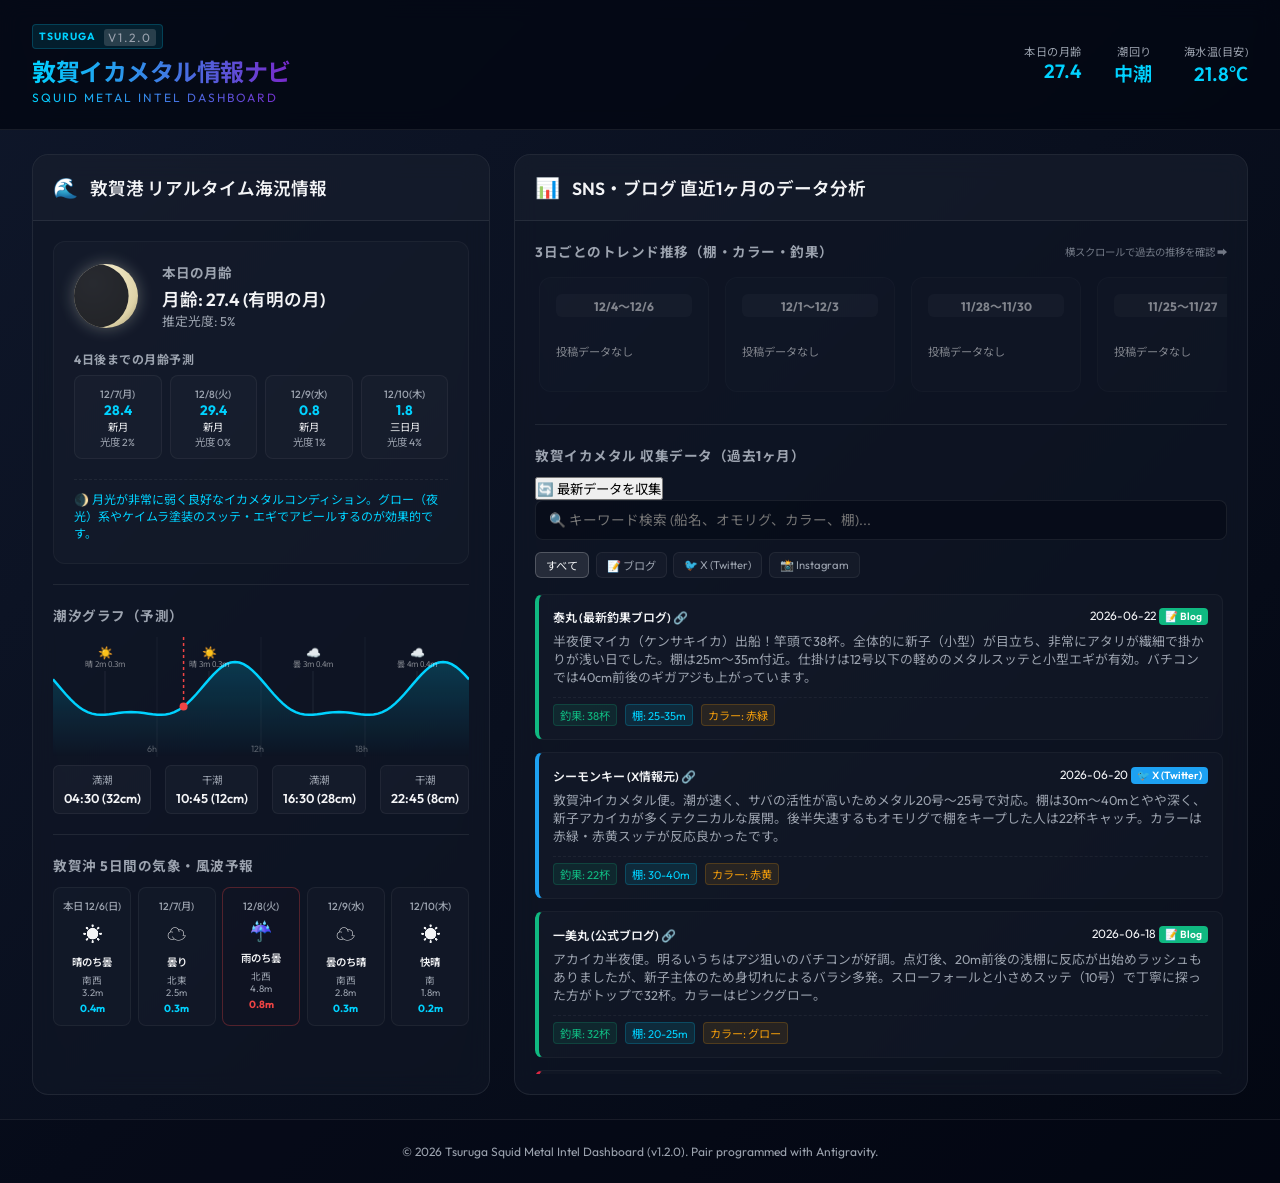
==== index.html @ 0aaea23a "Add files via upload" ====
<!DOCTYPE html>
<html lang="ja">
<head>
  <meta charset="UTF-8">
  <meta name="viewport" content="width=device-width, initial-scale=1.0">
  <title>敦賀イカメタル情報ナビ v1.2.0 | Tsuruga Squid Metal Intel Dashboard</title>
  <link rel="preconnect" href="https://fonts.googleapis.com">
  <link rel="preconnect" href="https://fonts.gstatic.com" crossorigin>
  <link href="https://fonts.googleapis.com/css2?family=Outfit:wght@300;400;600;700&family=Noto+Sans+JP:wght@300;400;500;700&display=swap" rel="stylesheet">
  <link rel="stylesheet" href="style.css">
</head>
<body class="dark-theme">
  <header class="app-header">
    <div class="header-logo-section">
      <div class="header-badge">TSURUGA <span class="version-badge">v1.2.0</span></div>
      <h1>敦賀イカメタル情報ナビ <span>Squid Metal Intel Dashboard</span></h1>
    </div>
    <div class="header-stats">
      <div class="stat-item">
        <span class="label">本日の月齢</span>
        <span id="header-moon-phase" class="value">--.-</span>
      </div>
      <div class="stat-item">
        <span class="label">潮回り</span>
        <span id="header-tide-name" class="value">--</span>
      </div>
      <div class="stat-item">
        <span class="label">海水温(目安)</span>
        <span class="value">21.8℃</span>
      </div>
    </div>
  </header>

  <main class="dashboard-grid">
    <!-- Left Column: Sea & Weather Conditions -->
    <section class="grid-card sea-conditions-card" id="card-conditions">
      <div class="card-header">
        <div class="header-icon">🌊</div>
        <h2>敦賀港 リアルタイム海況情報</h2>
      </div>
      <div class="card-content">
        <!-- Moon Phase Visualizer & Forecast -->
        <div class="moon-visual-wrapper">
          <div class="moon-main-section">
            <div class="moon-disk" id="moon-disk-graphic">
              <div class="moon-shadow" id="moon-shadow-graphic"></div>
            </div>
            <div class="moon-details">
              <h3>本日の月齢</h3>
              <p class="moon-age-text">月齢: <span id="detail-moon-age">0.0</span> (<span id="detail-moon-name">新月</span>)</p>
              <p class="moon-light-text">推定光度: <span id="detail-moon-illumination">0</span>%</p>
            </div>
          </div>
          
          <div class="moon-forecast-section">
            <h4>4日後までの月齢予測</h4>
            <div class="forecast-row" id="moon-forecast-container">
              <!-- Dynamically populated by JS -->
            </div>
          </div>

          <p class="tackle-tip" id="moon-tackle-tip">読込中...</p>
        </div>

        <div class="divider"></div>

        <!-- Tide Graph -->
        <div class="tide-graph-section">
          <h3>潮汐グラフ（予測）</h3>
          <div class="canvas-container">
            <canvas id="tide-canvas"></canvas>
          </div>
          <div class="tide-times" id="tide-times-list">
            <!-- Dynamically populated -->
          </div>
        </div>

        <div class="divider"></div>

        <!-- 5-Day Weather & Sea Condition Forecast -->
        <div class="weather-wind-widget">
          <h3>敦賀沖 5日間の気象・風波予報</h3>
          <div class="weather-forecast-grid" id="weather-forecast-container">
            <!-- Dynamically populated by JS -->
          </div>
        </div>
      </div>
    </section>

    <!-- Center Column: Live Intel & SNS Aggregator -->
    <section class="grid-card intel-logger-card" id="card-logger">
      <div class="card-header">
        <div class="header-icon">📊</div>
        <h2>SNS・ブログ 直近1ヶ月のデータ分析</h2>
      </div>
      <div class="card-content">
        <!-- 3-Day Interval Trend Timeline -->
        <div class="trends-timeline-section">
          <div class="trends-section-header">
            <h3>3日ごとのトレンド推移（棚・カラー・釣果）</h3>
            <span class="timeline-helper-text">横スクロールで過去の推移を確認 ➡️</span>
          </div>
          <div class="trends-timeline" id="trends-timeline-container">
            <!-- Dynamically populated by JS -->
          </div>
        </div>

        <div class="divider"></div>

        <!-- Social Media Gathered Feed -->
        <div class="sns-feed-section">
          <div class="section-title-btn">
            <h3>敦賀イカメタル 収集データ（過去1ヶ月）</h3>
            <button id="btn-sync-feed" class="btn btn-primary btn-sm">🔄 最新データを収集</button>
          </div>

          <!-- Sync Loader -->
          <div id="sync-loader" class="sync-loader-overlay hidden">
            <div class="loader-spinner"></div>
            <p>ブログ・X(Twitter)・Instagramから最新データを収集中...</p>
          </div>

          <!-- Search and Media filter -->
          <div class="feed-controls">
            <input type="text" id="feed-search" placeholder="🔍 キーワード検索 (船名、オモリグ、カラー、棚)...">
            <div class="media-filter-bar">
              <button class="m-filter-btn active" data-media="all">すべて</button>
              <button class="m-filter-btn" data-media="blog">📝 ブログ</button>
              <button class="m-filter-btn" data-media="twitter">🐦 X (Twitter)</button>
              <button class="m-filter-btn" data-media="instagram">📸 Instagram</button>
            </div>
          </div>

          <!-- List of gathered posts -->
          <div class="feed-list-container">
            <div id="no-feeds-msg" class="empty-message hidden">該当する投稿データが見つかりませんでした。</div>
            <ul id="feed-list" class="feed-list">
              <!-- Dynamically populated from script -->
            </ul>
          </div>
        </div>
      </div>
    </section>
  </main>

  <footer class="app-footer">
    <p>&copy; 2026 Tsuruga Squid Metal Intel Dashboard (v1.2.0). Pair programmed with Antigravity.</p>
  </footer>

  <script src="app.js"></script>
</body>
</html>
---- style.css ----
:root {
  --bg-color: #030712;
  --panel-bg: rgba(17, 24, 39, 0.6);
  --border-color: rgba(255, 255, 255, 0.08);
  --text-primary: #f3f4f6;
  --text-secondary: #9ca3af;
  
  --primary: #00d2ff;
  --primary-glow: rgba(0, 210, 255, 0.15);
  --success: #10b981;
  --warning: #f59e0b;
  --danger: #ef4444;
  
  --twitter: #1da1f2;
  --instagram: linear-gradient(45deg, #f09433 0%, #e6683c 25%, #dc2743 50%, #cc2366 75%, #bc1888 100%);
  --blog: #10b981;

  --ocean-gradient: linear-gradient(135deg, #0f172a 0%, #030712 100%);
  --accent-gradient: linear-gradient(90deg, #00d2ff 0%, #7928ca 100%);
  --moon-gradient: radial-gradient(circle at 30% 30%, #fffae0 0%, #dfd3a8 70%, #9e936d 100%);
}

* {
  box-sizing: border-box;
  margin: 0;
  padding: 0;
  font-family: 'Outfit', 'Noto Sans JP', sans-serif;
  scrollbar-width: thin;
  scrollbar-color: rgba(255, 255, 255, 0.2) transparent;
}

/* Scrollbar customization */
::-webkit-scrollbar {
  width: 6px;
  height: 6px;
}
::-webkit-scrollbar-track {
  background: transparent;
}
::-webkit-scrollbar-thumb {
  background: rgba(255, 255, 255, 0.2);
  border-radius: 4px;
}
::-webkit-scrollbar-thumb:hover {
  background: rgba(255, 255, 255, 0.4);
}

body {
  background: var(--bg-color);
  background-image: var(--ocean-gradient);
  color: var(--text-primary);
  min-height: 100vh;
  display: flex;
  flex-direction: column;
}

/* Header */
.app-header {
  display: flex;
  justify-content: space-between;
  align-items: center;
  padding: 1.5rem 2rem;
  background: rgba(3, 7, 18, 0.8);
  backdrop-filter: blur(10px);
  border-bottom: 1px solid var(--border-color);
}

.header-logo-section h1 {
  font-size: 1.5rem;
  font-weight: 700;
  letter-spacing: -0.5px;
  background: var(--accent-gradient);
  -webkit-background-clip: text;
  -webkit-text-fill-color: transparent;
  display: flex;
  flex-direction: column;
}

.header-logo-section span {
  font-size: 0.75rem;
  font-weight: 400;
  letter-spacing: 2px;
  color: var(--text-secondary);
  text-transform: uppercase;
  margin-top: 2px;
}

.header-badge {
  display: flex;
  align-items: center;
  gap: 0.5rem;
  background: rgba(0, 210, 255, 0.1);
  color: var(--primary);
  border: 1px solid rgba(0, 210, 255, 0.2);
  font-size: 0.65rem;
  font-weight: 700;
  padding: 2px 6px;
  border-radius: 4px;
  letter-spacing: 1px;
  margin-bottom: 0.25rem;
  width: fit-content;
}

.version-badge {
  background: rgba(255, 255, 255, 0.15);
  color: white;
  padding: 1px 4px;
  border-radius: 3px;
  font-size: 0.6rem;
  font-weight: 400;
}

.header-stats {
  display: flex;
  gap: 2rem;
}

.stat-item {
  display: flex;
  flex-direction: column;
  align-items: flex-end;
}

.stat-item .label {
  font-size: 0.7rem;
  color: var(--text-secondary);
  text-transform: uppercase;
  letter-spacing: 0.5px;
}

.stat-item .value {
  font-size: 1.2rem;
  font-weight: 600;
  color: var(--primary);
}

/* Dashboard Layout (2 Columns) */
.dashboard-grid {
  display: grid;
  grid-template-columns: 1fr 1.6fr;
  gap: 1.5rem;
  padding: 1.5rem 2rem;
  flex-grow: 1;
}

@media (max-width: 1000px) {
  .dashboard-grid {
    grid-template-columns: 1fr;
  }
}

/* Card Styling */
.grid-card {
  background: var(--panel-bg);
  backdrop-filter: blur(12px);
  -webkit-backdrop-filter: blur(12px);
  border: 1px solid var(--border-color);
  border-radius: 16px;
  display: flex;
  flex-direction: column;
  overflow: hidden;
  position: relative;
  transition: transform 0.2s ease, box-shadow 0.2s ease;
}

.grid-card:hover {
  box-shadow: 0 8px 30px rgba(0, 0, 0, 0.4);
}

.card-header {
  padding: 1.25rem;
  border-bottom: 1px solid var(--border-color);
  display: flex;
  align-items: center;
  gap: 0.75rem;
  background: rgba(255, 255, 255, 0.02);
}

.header-icon {
  font-size: 1.25rem;
}

.card-header h2 {
  font-size: 1.1rem;
  font-weight: 600;
}

.card-content {
  padding: 1.25rem;
  display: flex;
  flex-direction: column;
  gap: 1.25rem;
  flex-grow: 1;
}

.divider {
  height: 1px;
  background: var(--border-color);
  width: 100%;
}

/* Moon Layout & Forecast */
.moon-visual-wrapper {
  display: flex;
  flex-direction: column;
  gap: 1.25rem;
  background: rgba(255, 255, 255, 0.02);
  padding: 1.25rem;
  border-radius: 12px;
  border: 1px solid rgba(255, 255, 255, 0.04);
}

.moon-main-section {
  display: flex;
  align-items: center;
  gap: 1.5rem;
}

.moon-disk {
  position: relative;
  width: 64px;
  height: 64px;
  border-radius: 50%;
  background: var(--moon-gradient);
  overflow: hidden;
  box-shadow: 0 0 16px rgba(255, 250, 224, 0.3);
  flex-shrink: 0;
}

.moon-shadow {
  position: absolute;
  top: 0;
  left: 0;
  width: 100%;
  height: 100%;
  background: rgba(3, 7, 18, 0.85);
  border-radius: 50%;
  transition: transform 0.3s ease;
}

.moon-details h3 {
  font-size: 0.85rem;
  color: var(--text-secondary);
  margin-bottom: 0.25rem;
}

.moon-age-text {
  font-size: 1.1rem;
  font-weight: 600;
}

.moon-light-text {
  font-size: 0.8rem;
  color: var(--text-secondary);
}

.moon-forecast-section {
  display: flex;
  flex-direction: column;
  gap: 0.5rem;
}

.moon-forecast-section h4 {
  font-size: 0.75rem;
  color: var(--text-secondary);
  text-transform: uppercase;
  letter-spacing: 0.5px;
}

.forecast-row {
  display: grid;
  grid-template-columns: repeat(4, 1fr);
  gap: 0.5rem;
}

.forecast-item {
  background: rgba(255, 255, 255, 0.02);
  border: 1px solid rgba(255, 255, 255, 0.05);
  padding: 0.6rem 0.4rem;
  border-radius: 8px;
  text-align: center;
  display: flex;
  flex-direction: column;
  gap: 0.2;
}

.forecast-date {
  font-size: 0.65rem;
  color: var(--text-secondary);
  font-weight: 500;
}

.forecast-age {
  font-size: 0.85rem;
  font-weight: 700;
  color: var(--primary);
}

.forecast-name {
  font-size: 0.65rem;
  color: var(--text-primary);
}

.forecast-ill {
  font-size: 0.65rem;
  color: var(--text-secondary);
}

.tackle-tip {
  font-size: 0.75rem;
  color: var(--primary);
  line-height: 1.4;
  border-top: 1px dashed rgba(255, 255, 255, 0.06);
  padding-top: 0.75rem;
}

/* Tide Graph & Times */
.tide-graph-section h3, .weather-wind-widget h3, .sns-feed-section h3 {
  font-size: 0.85rem;
  color: var(--text-secondary);
  text-transform: uppercase;
  letter-spacing: 0.5px;
  margin-bottom: 0.75rem;
}

.canvas-container {
  width: 100%;
  height: 120px;
  position: relative;
}

.tide-times {
  display: flex;
  justify-content: space-between;
  margin-top: 0.5rem;
}

.tide-time-box {
  background: rgba(255, 255, 255, 0.03);
  padding: 0.4rem 0.6rem;
  border-radius: 6px;
  border: 1px solid rgba(255, 255, 255, 0.05);
  text-align: center;
}

.tide-time-box .time-lbl {
  font-size: 0.65rem;
  color: var(--text-secondary);
  display: block;
}

.tide-time-box .time-val {
  font-size: 0.8rem;
  font-weight: 600;
}

/* 5-Day Weather Forecast Widget */
.weather-forecast-grid {
  display: grid;
  grid-template-columns: repeat(5, 1fr);
  gap: 0.4rem;
  margin-top: 0.5rem;
}

.weather-forecast-card {
  background: rgba(255, 255, 255, 0.02);
  border: 1px solid rgba(255, 255, 255, 0.05);
  padding: 0.6rem 0.4rem;
  border-radius: 8px;
  text-align: center;
  display: flex;
  flex-direction: column;
  gap: 0.3rem;
  transition: transform 0.2s, border-color 0.2s;
}

.weather-forecast-card:hover {
  transform: translateY(-1px);
  border-color: rgba(255, 255, 255, 0.1);
}

.weather-forecast-card.rough-sea {
  border-color: rgba(239, 68, 68, 0.3);
  background: rgba(239, 68, 68, 0.01);
}

.weather-forecast-card .w-date {
  font-size: 0.65rem;
  color: var(--text-secondary);
  font-weight: 500;
}

.weather-forecast-card .w-icon {
  font-size: 1.2rem;
  margin: 0.1rem 0;
}

.weather-forecast-card .w-cond {
  font-size: 0.65rem;
  font-weight: 600;
  color: var(--text-primary);
}

.weather-forecast-card .w-wind {
  font-size: 0.6rem;
  color: var(--text-secondary);
  line-height: 1.25;
}

.weather-forecast-card .w-wave {
  font-size: 0.65rem;
  font-weight: 700;
  color: var(--primary);
}

.weather-forecast-card.rough-sea .w-wave {
  color: var(--danger);
}

/* Timeline Trend Styles (Grouped by 3 days) */
.trends-timeline-section {
  display: flex;
  flex-direction: column;
  gap: 0.75rem;
}

.trends-section-header {
  display: flex;
  justify-content: space-between;
  align-items: center;
}

.trends-section-header h3 {
  font-size: 0.85rem;
  color: var(--text-secondary);
  text-transform: uppercase;
  letter-spacing: 0.5px;
  margin-bottom: 0;
}

.timeline-helper-text {
  font-size: 0.65rem;
  color: var(--text-secondary);
  opacity: 0.7;
}

.trends-timeline {
  display: flex;
  gap: 1rem;
  overflow-x: auto;
  padding: 0.25rem 0.25rem 0.75rem 0.25rem;
}

.timeline-period-card {
  flex: 0 0 170px;
  background: rgba(255, 255, 255, 0.02);
  border: 1px solid rgba(255, 255, 255, 0.04);
  padding: 1rem;
  border-radius: 12px;
  display: flex;
  flex-direction: column;
  gap: 0.65rem;
  transition: transform 0.2s, border-color 0.2s;
  position: relative;
}

.timeline-period-card:hover {
  transform: translateY(-2px);
  border-color: rgba(0, 210, 255, 0.2);
}

.timeline-period-card.has-data {
  border-top: 3px solid var(--primary);
  background: rgba(0, 210, 255, 0.01);
}

.timeline-period-card.no-data {
  opacity: 0.5;
}

.period-label {
  font-size: 0.75rem;
  font-weight: 700;
  color: var(--text-primary);
  background: rgba(255, 255, 255, 0.05);
  padding: 3px 6px;
  border-radius: 6px;
  text-align: center;
}

.period-stat {
  display: flex;
  flex-direction: column;
  gap: 0.15rem;
}

.period-stat-lbl {
  color: var(--text-secondary);
  font-size: 0.65rem;
  text-align: left;
}

.period-stat-val {
  font-size: 0.85rem;
  font-weight: 700;
  color: var(--primary);
  text-align: right;
}

.period-stat-val.ct-val {
  color: var(--success);
}

.color-tag {
  font-size: 0.65rem;
  padding: 2px 6px;
  border-radius: 12px;
  font-weight: 600;
  display: inline-block;
}

.col-redgreen {
  background: linear-gradient(90deg, #dc2626 50%, #16a34a 50%);
  color: white;
}

.col-purple {
  background: #7c3aed;
  color: white;
  box-shadow: 0 0 10px rgba(124, 58, 237, 0.2);
}

.col-glow {
  background: #eab308;
  color: black;
  box-shadow: 0 0 10px rgba(234, 179, 8, 0.2);
}

.col-redyellow {
  background: linear-gradient(90deg, #dc2626 50%, #eab308 50%);
  color: white;
}

.col-blue {
  background: #2563eb;
  color: white;
}

/* Feed Section Styles */
.feed-item {
  background: rgba(255, 255, 255, 0.02);
  border: 1px solid rgba(255, 255, 255, 0.04);
  border-left: 4px solid var(--text-secondary);
  padding: 0.85rem;
  border-radius: 8px;
  display: flex;
  flex-direction: column;
  gap: 0.5rem;
}

.feed-item.media-twitter {
  border-left-color: var(--twitter);
}

.feed-item.media-instagram {
  border-left-color: #dc2743;
}

.feed-item.media-blog {
  border-left-color: var(--blog);
}

.feed-item-header {
  display: flex;
  justify-content: space-between;
  font-size: 0.75rem;
}

.feed-poster {
  font-weight: 600;
}

.feed-poster a {
  color: var(--text-primary);
  text-decoration: none;
  display: inline-flex;
  align-items: center;
  gap: 2px;
}

.feed-poster a:hover {
  color: var(--primary);
}

.feed-media-badge {
  padding: 2px 6px;
  border-radius: 4px;
  font-weight: 600;
  font-size: 0.65rem;
  color: white;
}

.badge-twitter {
  background: var(--twitter);
}

.badge-instagram {
  background: var(--instagram);
}

.badge-blog {
  background: var(--blog);
}

.feed-body {
  font-size: 0.8rem;
  color: var(--text-secondary);
  line-height: 1.4;
}

.feed-extracted-data {
  display: flex;
  gap: 0.5rem;
  flex-wrap: wrap;
  border-top: 1px dashed rgba(255, 255, 255, 0.05);
  padding-top: 6px;
  margin-top: 2px;
}

.extracted-badge {
  font-size: 0.7rem;
  padding: 2px 6px;
  border-radius: 4px;
}

.ext-catch {
  background: rgba(16, 185, 129, 0.1);
  color: var(--success);
  border: 1px solid rgba(16, 185, 129, 0.2);
}

.ext-depth {
  background: rgba(0, 210, 255, 0.1);
  color: var(--primary);
  border: 1px solid rgba(0, 210, 255, 0.2);
}

.ext-color {
  background: rgba(245, 158, 11, 0.1);
  color: var(--warning);
  border: 1px solid rgba(245, 158, 11, 0.2);
}

/* Sync Loading Overlay */
.sync-loader-overlay {
  position: absolute;
  top: 0;
  left: 0;
  width: 100%;
  height: 100%;
  background: rgba(3, 7, 18, 0.9);
  display: flex;
  flex-direction: column;
  justify-content: center;
  align-items: center;
  gap: 1rem;
  z-index: 10;
  backdrop-filter: blur(8px);
}

.loader-spinner {
  width: 40px;
  height: 40px;
  border: 4px solid rgba(0, 210, 255, 0.1);
  border-top-color: var(--primary);
  border-radius: 50%;
  animation: spin 1s linear infinite;
}

@keyframes spin {
  to { transform: rotate(360deg); }
}

.hidden {
  display: none !important;
}

.feed-controls {
  display: flex;
  flex-direction: column;
  gap: 0.75rem;
  margin-bottom: 1rem;
}

#feed-search {
  width: 100%;
  background: rgba(3, 7, 18, 0.5);
  border: 1px solid var(--border-color);
  padding: 0.6rem 0.8rem;
  border-radius: 8px;
  color: var(--text-primary);
  font-size: 0.85rem;
}

#feed-search:focus {
  outline: none;
  border-color: var(--primary);
}

.media-filter-bar {
  display: flex;
  gap: 0.4rem;
  flex-wrap: wrap;
}

.m-filter-btn {
  background: rgba(255, 255, 255, 0.03);
  border: 1px solid rgba(255, 255, 255, 0.06);
  padding: 4px 10px;
  border-radius: 6px;
  color: var(--text-secondary);
  font-size: 0.7rem;
  cursor: pointer;
  transition: all 0.2s;
}

.m-filter-btn:hover, .m-filter-btn.active {
  background: rgba(255, 255, 255, 0.1);
  color: var(--text-primary);
  border-color: rgba(255, 255, 255, 0.2);
}

.feed-list-container {
  max-height: 480px;
  overflow-y: auto;
  padding-right: 4px;
}

.feed-list {
  list-style: none;
  display: flex;
  flex-direction: column;
  gap: 0.75rem;
}

/* Footer */
.app-footer {
  text-align: center;
  padding: 1.5rem;
  font-size: 0.75rem;
  color: var(--text-secondary);
  border-top: 1px solid var(--border-color);
  background: rgba(3, 7, 18, 0.4);
}

/* Mobile Optimizations */
@media (max-width: 768px) {
  .app-header {
    flex-direction: column;
    align-items: flex-start;
    gap: 1rem;
    padding: 1.25rem 1rem;
  }
  
  .header-stats {
    width: 100%;
    display: flex;
    justify-content: space-between;
    gap: 0.5rem;
    border-top: 1px solid var(--border-color);
    padding-top: 0.75rem;
  }

  .stat-item {
    align-items: flex-start;
  }

  .dashboard-grid {
    padding: 1rem 0.75rem;
    gap: 1rem;
  }

  .moon-main-section {
    gap: 1rem;
  }

  .moon-disk {
    width: 52px;
    height: 52px;
  }

  .moon-age-text {
    font-size: 1rem;
  }
}

@media (max-width: 480px) {
  .forecast-row {
    grid-template-columns: repeat(2, 1fr);
    gap: 0.4rem;
  }

  .tide-times {
    display: grid;
    grid-template-columns: repeat(2, 1fr);
    gap: 0.4rem;
  }

  .tide-time-box {
    padding: 0.35rem;
  }

  .weather-forecast-grid {
    grid-template-columns: 1fr;
    gap: 0.4rem;
  }

  .weather-forecast-card {
    flex-direction: row;
    justify-content: space-between;
    align-items: center;
    padding: 0.6rem 0.8rem;
    text-align: left;
  }

  .weather-forecast-card .w-icon {
    font-size: 1rem;
    margin: 0;
  }

  .weather-forecast-card .w-wind {
    text-align: right;
  }

  .trends-timeline {
    gap: 0.75rem;
  }

  .timeline-period-card {
    flex: 0 0 145px;
    padding: 0.75rem;
  }

  .period-label {
    font-size: 0.7rem;
  }

  .media-filter-bar {
    display: grid;
    grid-template-columns: repeat(2, 1fr);
    gap: 0.35rem;
    width: 100%;
  }

  .m-filter-btn {
    text-align: center;
    padding: 6px;
  }
}
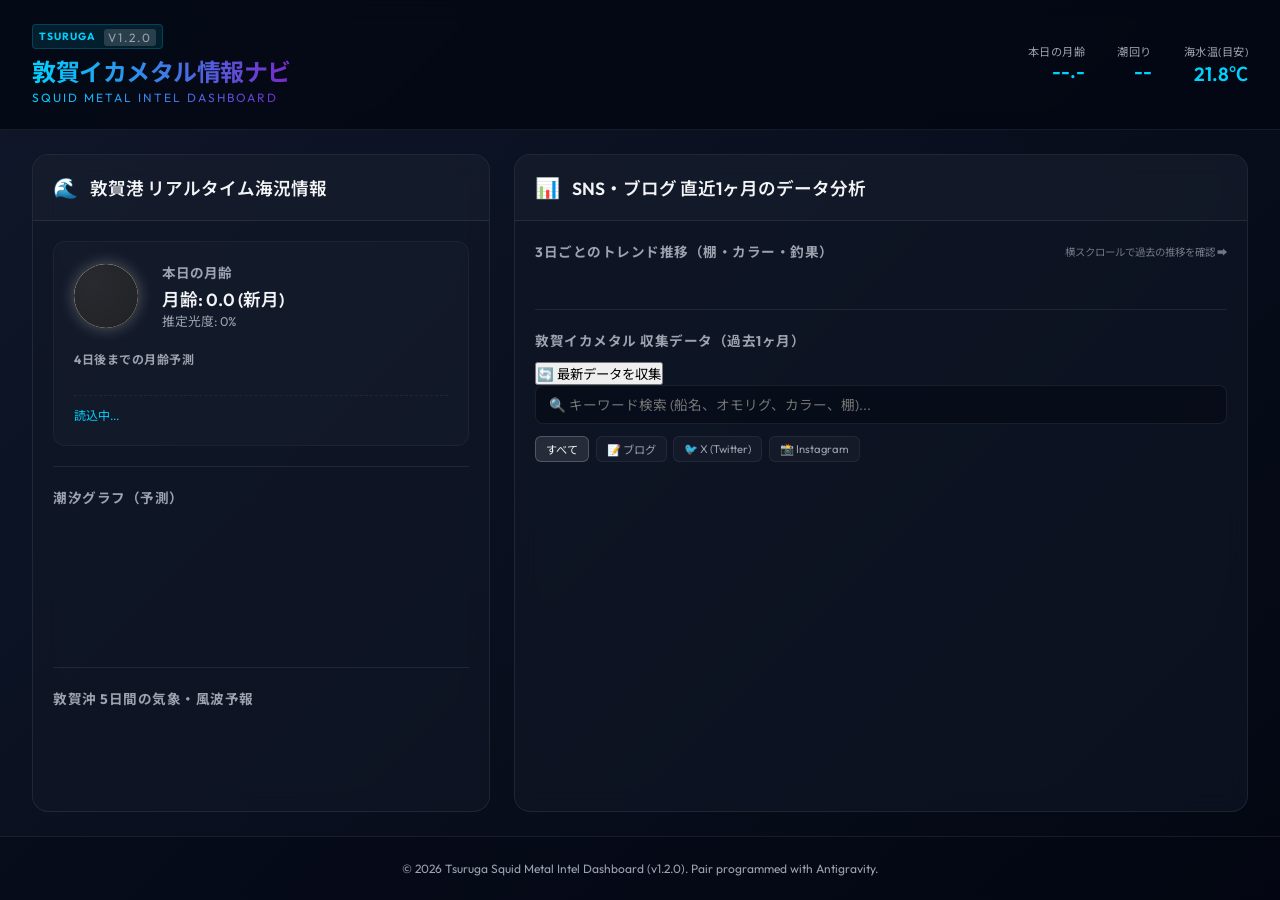
==== commit 044a0a6f: "Add files via upload" ====
--- a/index.html
+++ b/index.html
@@ -147,6 +147,6 @@
     <p>&copy; 2026 Tsuruga Squid Metal Intel Dashboard (v1.2.0). Pair programmed with Antigravity.</p>
   </footer>
 
-  <script src="app.js"></script>
+  <script src="app.js?v=1.2.0"></script>
 </body>
 </html>
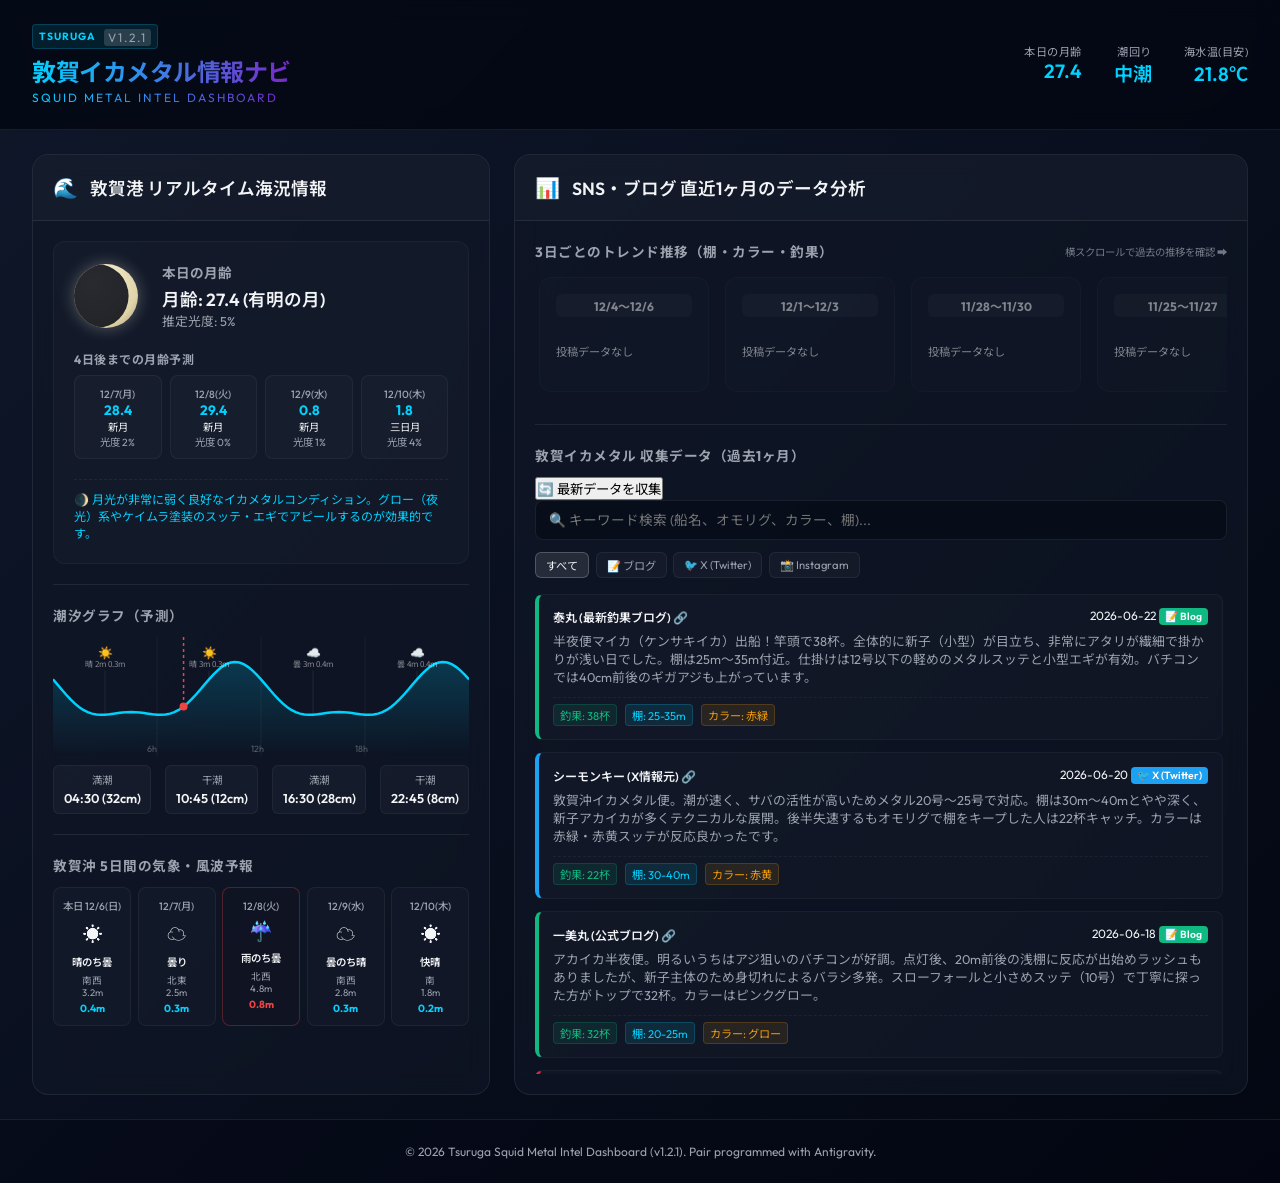
==== commit 177f7d3c: "Add files via upload" ====
--- a/index.html
+++ b/index.html
@@ -3,7 +3,7 @@
 <head>
   <meta charset="UTF-8">
   <meta name="viewport" content="width=device-width, initial-scale=1.0">
-  <title>敦賀イカメタル情報ナビ v1.2.0 | Tsuruga Squid Metal Intel Dashboard</title>
+  <title>敦賀イカメタル情報ナビ v1.2.1 | Tsuruga Squid Metal Intel Dashboard</title>
   <link rel="preconnect" href="https://fonts.googleapis.com">
   <link rel="preconnect" href="https://fonts.gstatic.com" crossorigin>
   <link href="https://fonts.googleapis.com/css2?family=Outfit:wght@300;400;600;700&family=Noto+Sans+JP:wght@300;400;500;700&display=swap" rel="stylesheet">
@@ -12,7 +12,7 @@
 <body class="dark-theme">
   <header class="app-header">
     <div class="header-logo-section">
-      <div class="header-badge">TSURUGA <span class="version-badge">v1.2.0</span></div>
+      <div class="header-badge">TSURUGA <span class="version-badge">v1.2.1</span></div>
       <h1>敦賀イカメタル情報ナビ <span>Squid Metal Intel Dashboard</span></h1>
     </div>
     <div class="header-stats">
@@ -144,9 +144,9 @@
   </main>
 
   <footer class="app-footer">
-    <p>&copy; 2026 Tsuruga Squid Metal Intel Dashboard (v1.2.0). Pair programmed with Antigravity.</p>
+    <p>&copy; 2026 Tsuruga Squid Metal Intel Dashboard (v1.2.1). Pair programmed with Antigravity.</p>
   </footer>
 
-  <script src="app.js?v=1.2.0"></script>
+  <script src="app.js?v=1.2.1"></script>
 </body>
 </html>
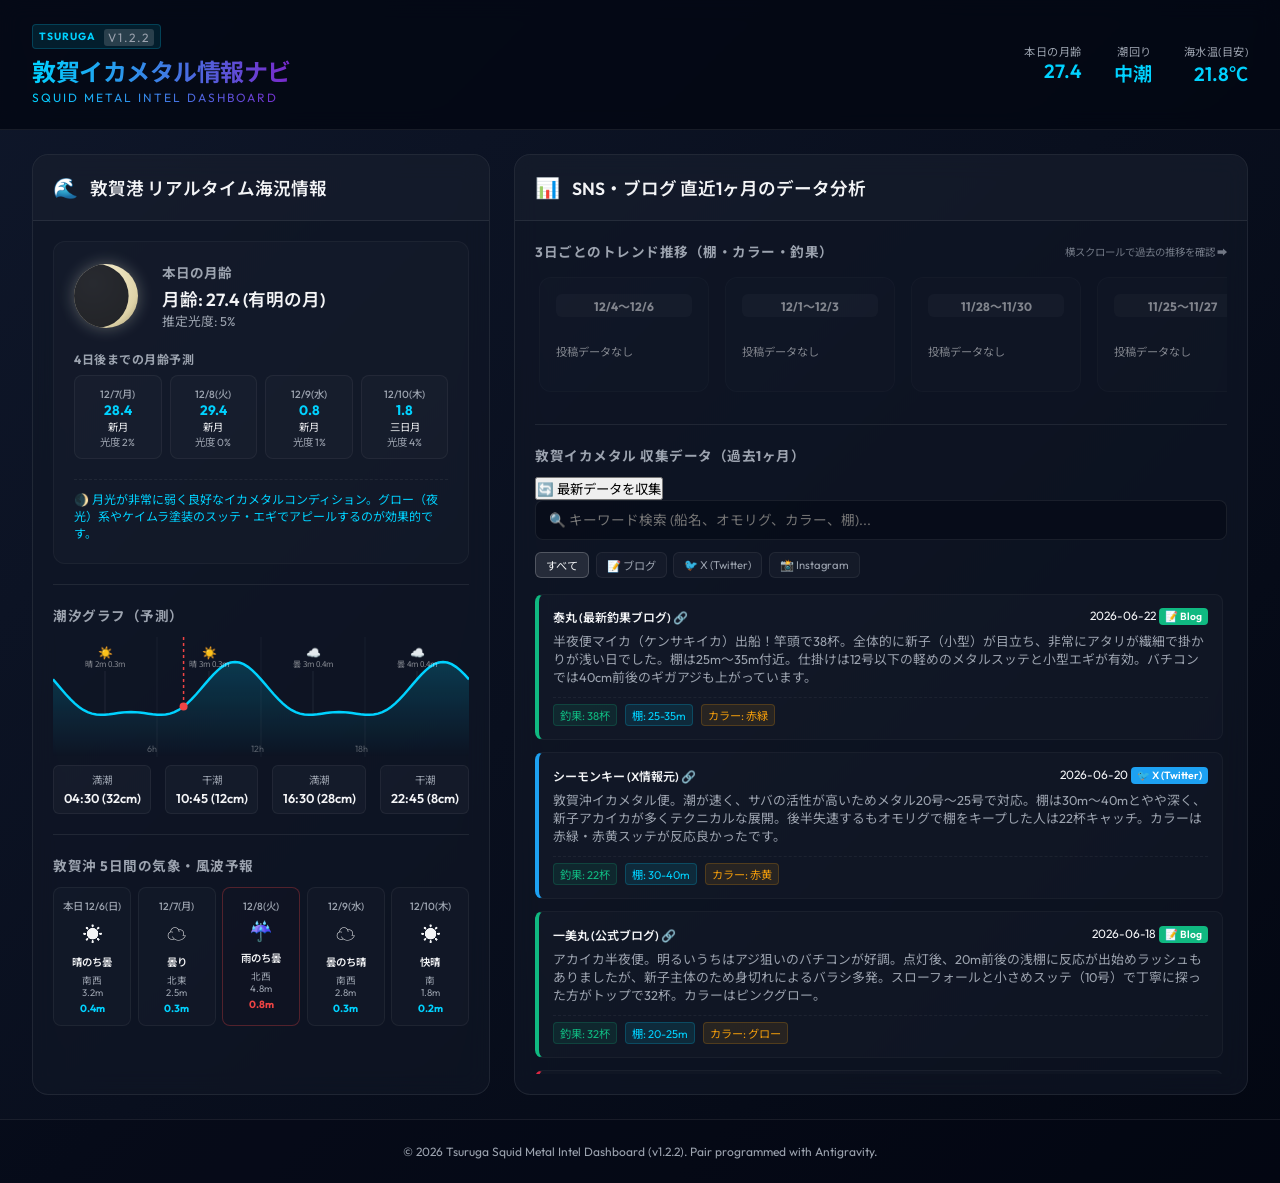
==== commit 5198520d: "Add files via upload" ====
--- a/index.html
+++ b/index.html
@@ -3,7 +3,7 @@
 <head>
   <meta charset="UTF-8">
   <meta name="viewport" content="width=device-width, initial-scale=1.0">
-  <title>敦賀イカメタル情報ナビ v1.2.1 | Tsuruga Squid Metal Intel Dashboard</title>
+  <title>敦賀イカメタル情報ナビ v1.2.2 | Tsuruga Squid Metal Intel Dashboard</title>
   <link rel="preconnect" href="https://fonts.googleapis.com">
   <link rel="preconnect" href="https://fonts.gstatic.com" crossorigin>
   <link href="https://fonts.googleapis.com/css2?family=Outfit:wght@300;400;600;700&family=Noto+Sans+JP:wght@300;400;500;700&display=swap" rel="stylesheet">
@@ -12,7 +12,7 @@
 <body class="dark-theme">
   <header class="app-header">
     <div class="header-logo-section">
-      <div class="header-badge">TSURUGA <span class="version-badge">v1.2.1</span></div>
+      <div class="header-badge">TSURUGA <span class="version-badge">v1.2.2</span></div>
       <h1>敦賀イカメタル情報ナビ <span>Squid Metal Intel Dashboard</span></h1>
     </div>
     <div class="header-stats">
@@ -144,9 +144,9 @@
   </main>
 
   <footer class="app-footer">
-    <p>&copy; 2026 Tsuruga Squid Metal Intel Dashboard (v1.2.1). Pair programmed with Antigravity.</p>
+    <p>&copy; 2026 Tsuruga Squid Metal Intel Dashboard (v1.2.2). Pair programmed with Antigravity.</p>
   </footer>
 
-  <script src="app.js?v=1.2.1"></script>
+  <script src="app.js?v=1.2.2"></script>
 </body>
 </html>
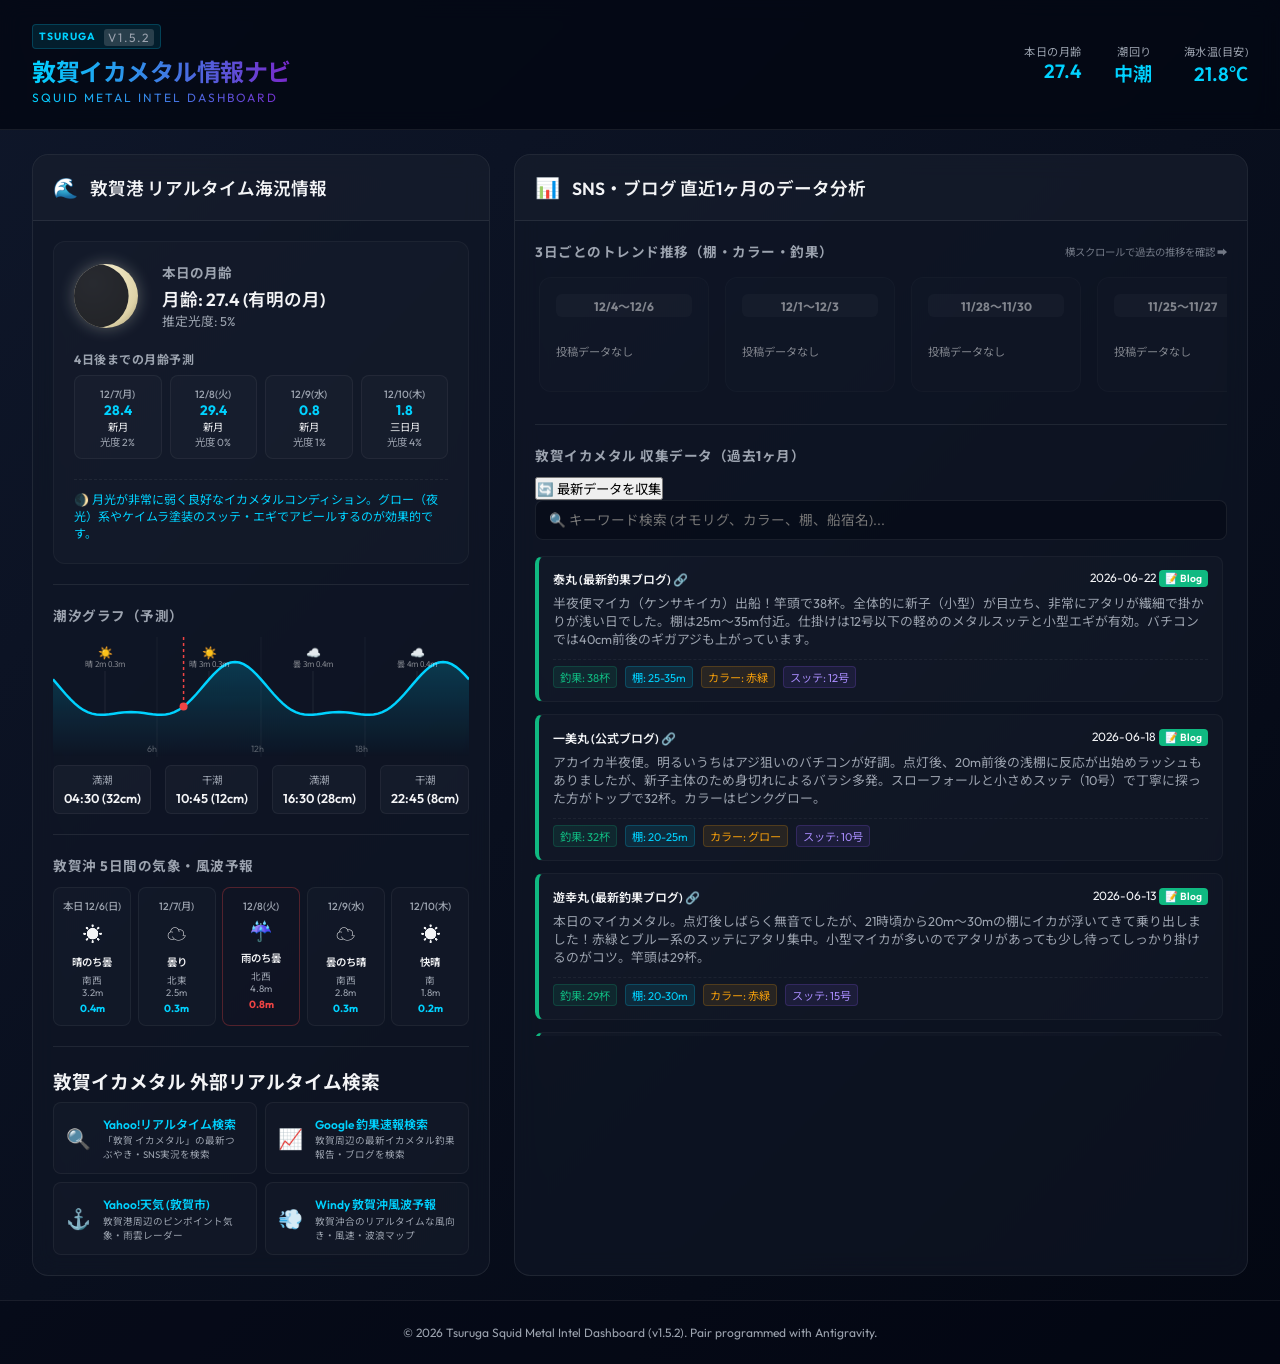
==== commit 12edf9e4: "Add files via upload" ====
--- a/index.html
+++ b/index.html
@@ -3,7 +3,7 @@
 <head>
   <meta charset="UTF-8">
   <meta name="viewport" content="width=device-width, initial-scale=1.0">
-  <title>敦賀イカメタル情報ナビ v1.2.2 | Tsuruga Squid Metal Intel Dashboard</title>
+  <title>敦賀イカメタル情報ナビ v1.5.2 | Tsuruga Squid Metal Intel Dashboard</title>
   <link rel="preconnect" href="https://fonts.googleapis.com">
   <link rel="preconnect" href="https://fonts.gstatic.com" crossorigin>
   <link href="https://fonts.googleapis.com/css2?family=Outfit:wght@300;400;600;700&family=Noto+Sans+JP:wght@300;400;500;700&display=swap" rel="stylesheet">
@@ -12,7 +12,7 @@
 <body class="dark-theme">
   <header class="app-header">
     <div class="header-logo-section">
-      <div class="header-badge">TSURUGA <span class="version-badge">v1.2.2</span></div>
+      <div class="header-badge">TSURUGA <span class="version-badge">v1.5.2</span></div>
       <h1>敦賀イカメタル情報ナビ <span>Squid Metal Intel Dashboard</span></h1>
     </div>
     <div class="header-stats">
@@ -84,6 +84,43 @@
             <!-- Dynamically populated by JS -->
           </div>
         </div>
+
+        <div class="divider"></div>
+
+        <!-- Real-time External Search Navigation -->
+        <div class="search-nav-widget">
+          <h3>敦賀イカメタル 外部リアルタイム検索</h3>
+          <div class="search-nav-links">
+            <a href="https://search.yahoo.co.jp/realtime/search?p=%E6%95%A6%E8%B3%80+%E3%82%A4%E3%82%AB%E3%83%A1%E3%82%BF%E3%83%AB" target="_blank" rel="noopener noreferrer" class="search-nav-item">
+              <span class="search-nav-icon">🔍</span>
+              <div class="search-nav-text">
+                <span class="search-nav-title">Yahoo!リアルタイム検索</span>
+                <span class="search-nav-desc">「敦賀 イカメタル」の最新つぶやき・SNS実況を検索</span>
+              </div>
+            </a>
+            <a href="https://www.google.com/search?q=%E6%95%A6%E8%B3%80+%E3%82%A4%E3%82%AB%E3%83%A1%E3%82%BF%E3%83%AB+%E9%87%A3%E6%9E%9C" target="_blank" rel="noopener noreferrer" class="search-nav-item">
+              <span class="search-nav-icon">📈</span>
+              <div class="search-nav-text">
+                <span class="search-nav-title">Google 釣果速報検索</span>
+                <span class="search-nav-desc">敦賀周辺の最新イカメタル釣果報告・ブログを検索</span>
+              </div>
+            </a>
+            <a href="https://weather.yahoo.co.jp/weather/jp/18/5510/18202.html" target="_blank" rel="noopener noreferrer" class="search-nav-item">
+              <span class="search-nav-icon">⚓</span>
+              <div class="search-nav-text">
+                <span class="search-nav-title">Yahoo!天気 (敦賀市)</span>
+                <span class="search-nav-desc">敦賀港周辺のピンポイント気象・雨雲レーダー</span>
+              </div>
+            </a>
+            <a href="https://www.windy.com/35.750/136.050?35.422,136.050,9" target="_blank" rel="noopener noreferrer" class="search-nav-item">
+              <span class="search-nav-icon">💨</span>
+              <div class="search-nav-text">
+                <span class="search-nav-title">Windy 敦賀沖風波予報</span>
+                <span class="search-nav-desc">敦賀沖合のリアルタイムな風向き・風速・波浪マップ</span>
+              </div>
+            </a>
+          </div>
+        </div>
       </div>
     </section>
 
@@ -122,13 +159,7 @@
 
           <!-- Search and Media filter -->
           <div class="feed-controls">
-            <input type="text" id="feed-search" placeholder="🔍 キーワード検索 (船名、オモリグ、カラー、棚)...">
-            <div class="media-filter-bar">
-              <button class="m-filter-btn active" data-media="all">すべて</button>
-              <button class="m-filter-btn" data-media="blog">📝 ブログ</button>
-              <button class="m-filter-btn" data-media="twitter">🐦 X (Twitter)</button>
-              <button class="m-filter-btn" data-media="instagram">📸 Instagram</button>
-            </div>
+            <input type="text" id="feed-search" placeholder="🔍 キーワード検索 (オモリグ、カラー、棚、船宿名)...">
           </div>
 
           <!-- List of gathered posts -->
@@ -144,9 +175,9 @@
   </main>
 
   <footer class="app-footer">
-    <p>&copy; 2026 Tsuruga Squid Metal Intel Dashboard (v1.2.2). Pair programmed with Antigravity.</p>
+    <p>&copy; 2026 Tsuruga Squid Metal Intel Dashboard (v1.5.2). Pair programmed with Antigravity.</p>
   </footer>
 
-  <script src="app.js?v=1.2.2"></script>
+  <script src="app.js?v=1.5.2"></script>
 </body>
 </html>
--- a/style.css
+++ b/style.css
@@ -651,6 +651,12 @@
   border: 1px solid rgba(245, 158, 11, 0.2);
 }
 
+.ext-sutte {
+  background: rgba(139, 92, 246, 0.1);
+  color: #a78bfa;
+  border: 1px solid rgba(139, 92, 246, 0.2);
+}
+
 /* Sync Loading Overlay */
 .sync-loader-overlay {
   position: absolute;
@@ -753,6 +759,65 @@
   background: rgba(3, 7, 18, 0.4);
 }
 
+/* Search Navigation Widget */
+.search-nav-widget {
+  display: flex;
+  flex-direction: column;
+  gap: 0.5rem;
+}
+
+.search-nav-links {
+  display: grid;
+  grid-template-columns: 1fr 1fr;
+  gap: 0.5rem;
+}
+
+.search-nav-item {
+  display: flex;
+  align-items: center;
+  gap: 0.75rem;
+  background: rgba(255, 255, 255, 0.02);
+  border: 1px solid rgba(255, 255, 255, 0.05);
+  padding: 0.75rem;
+  border-radius: 8px;
+  text-decoration: none;
+  color: var(--text-primary);
+  transition: all 0.2s;
+}
+
+.search-nav-item:hover {
+  background: rgba(0, 210, 255, 0.05);
+  border-color: rgba(0, 210, 255, 0.2);
+  transform: translateY(-1px);
+}
+
+.search-nav-icon {
+  font-size: 1.25rem;
+}
+
+.search-nav-text {
+  display: flex;
+  flex-direction: column;
+  gap: 0.1rem;
+}
+
+.search-nav-title {
+  font-size: 0.75rem;
+  font-weight: 600;
+  color: var(--primary);
+}
+
+.search-nav-desc {
+  font-size: 0.6rem;
+  color: var(--text-secondary);
+}
+
+@media (max-width: 480px) {
+  .search-nav-links {
+    grid-template-columns: 1fr;
+  }
+}
+
 /* Mobile Optimizations */
 @media (max-width: 768px) {
   .app-header {
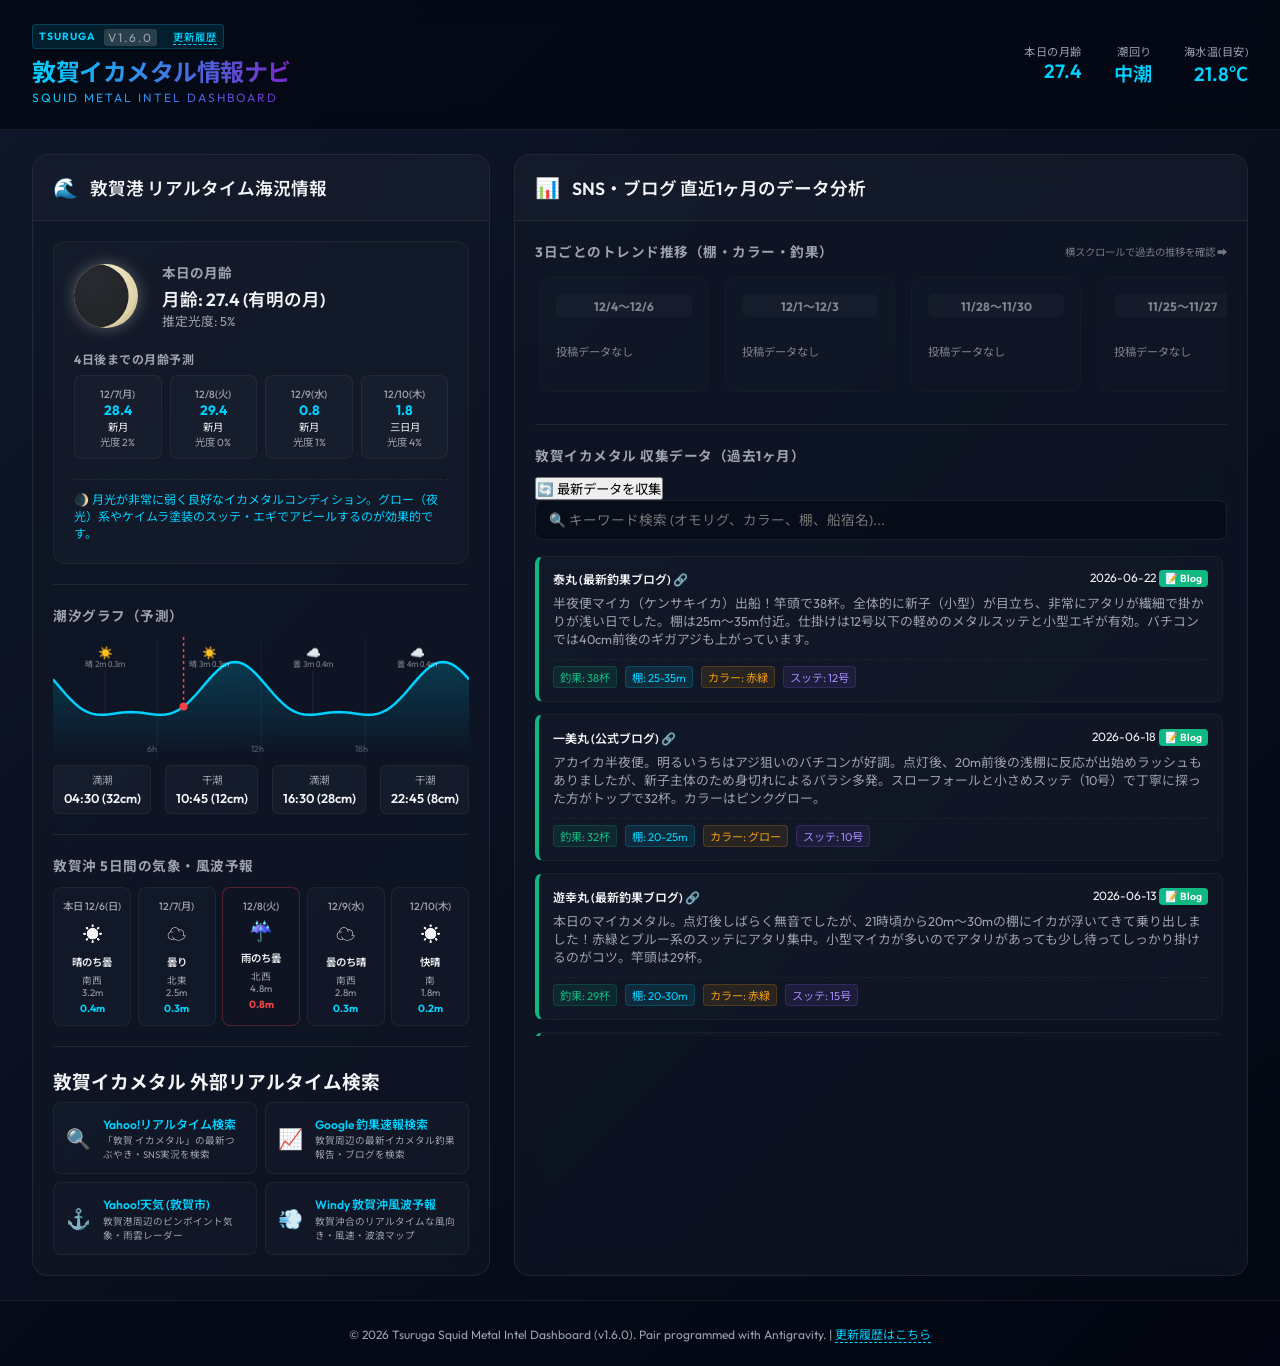
==== commit 4ac55a9b: "Add files via upload" ====
--- a/index.html
+++ b/index.html
@@ -3,7 +3,7 @@
 <head>
   <meta charset="UTF-8">
   <meta name="viewport" content="width=device-width, initial-scale=1.0">
-  <title>敦賀イカメタル情報ナビ v1.5.2 | Tsuruga Squid Metal Intel Dashboard</title>
+  <title>敦賀イカメタル情報ナビ v1.6.0 | Tsuruga Squid Metal Intel Dashboard</title>
   <link rel="preconnect" href="https://fonts.googleapis.com">
   <link rel="preconnect" href="https://fonts.gstatic.com" crossorigin>
   <link href="https://fonts.googleapis.com/css2?family=Outfit:wght@300;400;600;700&family=Noto+Sans+JP:wght@300;400;500;700&display=swap" rel="stylesheet">
@@ -12,7 +12,10 @@
 <body class="dark-theme">
   <header class="app-header">
     <div class="header-logo-section">
-      <div class="header-badge">TSURUGA <span class="version-badge">v1.5.2</span></div>
+      <div class="header-badge">
+        TSURUGA <span class="version-badge">v1.6.0</span>
+        <a href="changelog.html" style="color: var(--primary); text-decoration: none; margin-left: 8px; font-weight: 500; border-bottom: 1px dashed var(--primary);">更新履歴</a>
+      </div>
       <h1>敦賀イカメタル情報ナビ <span>Squid Metal Intel Dashboard</span></h1>
     </div>
     <div class="header-stats">
@@ -26,7 +29,7 @@
       </div>
       <div class="stat-item">
         <span class="label">海水温(目安)</span>
-        <span class="value">21.8℃</span>
+        <span class="value" id="header-sea-temp">21.8℃</span>
       </div>
     </div>
   </header>
@@ -175,9 +178,9 @@
   </main>
 
   <footer class="app-footer">
-    <p>&copy; 2026 Tsuruga Squid Metal Intel Dashboard (v1.5.2). Pair programmed with Antigravity.</p>
+    <p>&copy; 2026 Tsuruga Squid Metal Intel Dashboard (v1.6.0). Pair programmed with Antigravity. | <a href="changelog.html" style="color: var(--primary); text-decoration: none; border-bottom: 1px dashed var(--primary);">更新履歴はこちら</a></p>
   </footer>
 
-  <script src="app.js?v=1.5.2"></script>
+  <script src="app.js?v=1.6.0"></script>
 </body>
 </html>
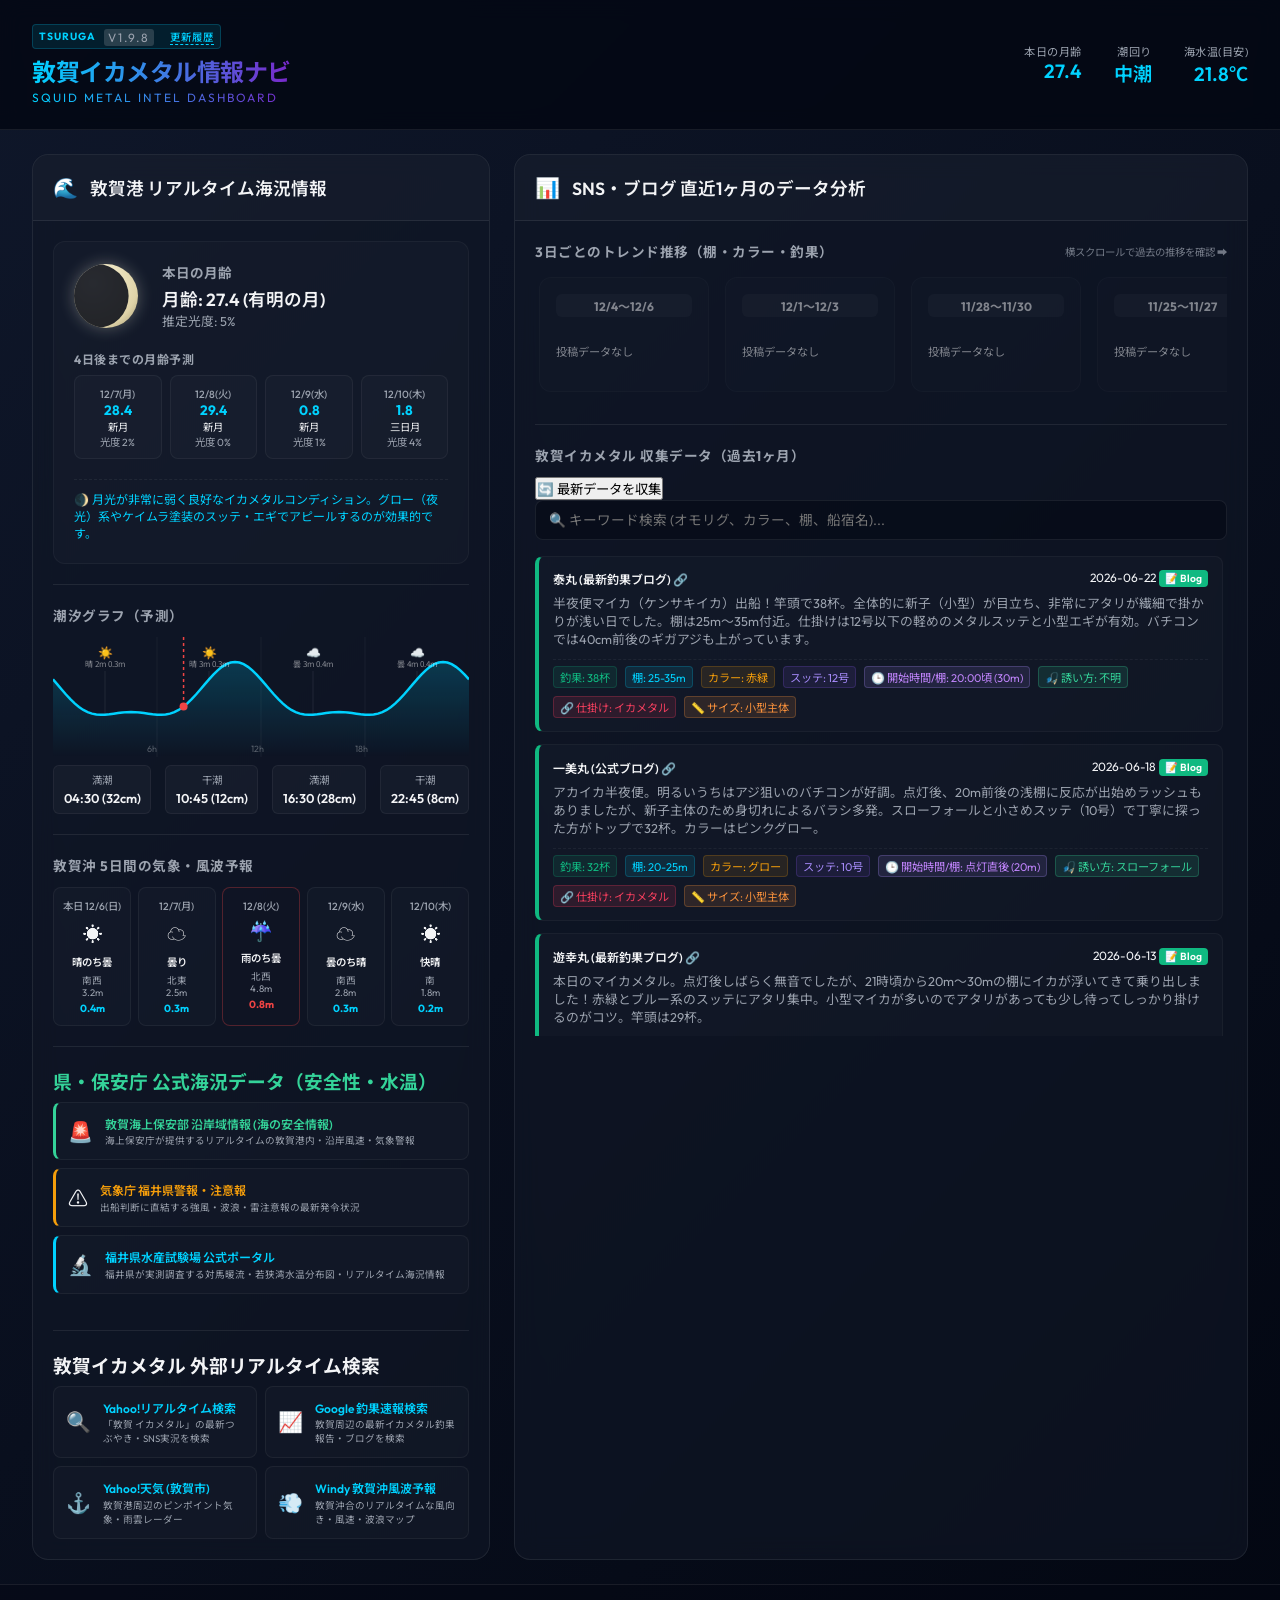
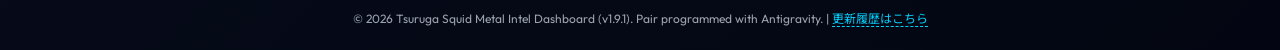
==== commit e3524e4e: "Add files via upload" ====
--- a/index.html
+++ b/index.html
@@ -3,7 +3,7 @@
 <head>
   <meta charset="UTF-8">
   <meta name="viewport" content="width=device-width, initial-scale=1.0">
-  <title>敦賀イカメタル情報ナビ v1.6.0 | Tsuruga Squid Metal Intel Dashboard</title>
+  <title>敦賀イカメタル情報ナビ v1.9.8 | Tsuruga Squid Metal Intel Dashboard</title>
   <link rel="preconnect" href="https://fonts.googleapis.com">
   <link rel="preconnect" href="https://fonts.gstatic.com" crossorigin>
   <link href="https://fonts.googleapis.com/css2?family=Outfit:wght@300;400;600;700&family=Noto+Sans+JP:wght@300;400;500;700&display=swap" rel="stylesheet">
@@ -13,7 +13,7 @@
   <header class="app-header">
     <div class="header-logo-section">
       <div class="header-badge">
-        TSURUGA <span class="version-badge">v1.6.0</span>
+        TSURUGA <span class="version-badge">v1.9.8</span>
         <a href="changelog.html" style="color: var(--primary); text-decoration: none; margin-left: 8px; font-weight: 500; border-bottom: 1px dashed var(--primary);">更新履歴</a>
       </div>
       <h1>敦賀イカメタル情報ナビ <span>Squid Metal Intel Dashboard</span></h1>
@@ -90,6 +90,36 @@
 
         <div class="divider"></div>
 
+        <!-- Official High-Reliability Marine Data & Safety -->
+        <div class="search-nav-widget" style="margin-bottom: 1rem;">
+          <h3 style="color: #34d399;">県・保安庁 公式海況データ（安全性・水温）</h3>
+          <div class="search-nav-links" style="grid-template-columns: 1fr;">
+            <a href="https://www6.kaiho.mlit.go.jp/08kanku/tsuruga/" target="_blank" rel="noopener noreferrer" class="search-nav-item" style="border-left: 3px solid #34d399;">
+              <span class="search-nav-icon">🚨</span>
+              <div class="search-nav-text">
+                <span class="search-nav-title" style="color: #34d399;">敦賀海上保安部 沿岸域情報 (海の安全情報)</span>
+                <span class="search-nav-desc">海上保安庁が提供するリアルタイムの敦賀港内・沿岸風速・気象警報</span>
+              </div>
+            </a>
+            <a href="https://www.jma.go.jp/bosai/warning/#area_type=offices&area_code=180000" target="_blank" rel="noopener noreferrer" class="search-nav-item" style="border-left: 3px solid #f59e0b;">
+              <span class="search-nav-icon">⚠️</span>
+              <div class="search-nav-text">
+                <span class="search-nav-title" style="color: #f59e0b;">気象庁 福井県警報・注意報</span>
+                <span class="search-nav-desc">出船判断に直結する強風・波浪・雷注意報の最新発令状況</span>
+              </div>
+            </a>
+            <a href="https://www.fklab.fukui.fukui.jp/ss/" target="_blank" rel="noopener noreferrer" class="search-nav-item" style="border-left: 3px solid #00d2ff;">
+              <span class="search-nav-icon">🔬</span>
+              <div class="search-nav-text">
+                <span class="search-nav-title" style="color: #00d2ff;">福井県水産試験場 公式ポータル</span>
+                <span class="search-nav-desc">福井県が実測調査する対馬暖流・若狭湾水温分布図・リアルタイム海況情報</span>
+              </div>
+            </a>
+          </div>
+        </div>
+
+        <div class="divider"></div>
+
         <!-- Real-time External Search Navigation -->
         <div class="search-nav-widget">
           <h3>敦賀イカメタル 外部リアルタイム検索</h3>
@@ -178,9 +208,9 @@
   </main>
 
   <footer class="app-footer">
-    <p>&copy; 2026 Tsuruga Squid Metal Intel Dashboard (v1.6.0). Pair programmed with Antigravity. | <a href="changelog.html" style="color: var(--primary); text-decoration: none; border-bottom: 1px dashed var(--primary);">更新履歴はこちら</a></p>
+    <p>&copy; 2026 Tsuruga Squid Metal Intel Dashboard (v1.9.1). Pair programmed with Antigravity. | <a href="changelog.html" style="color: var(--primary); text-decoration: none; border-bottom: 1px dashed var(--primary);">更新履歴はこちら</a></p>
   </footer>
 
-  <script src="app.js?v=1.6.0"></script>
+  <script src="app.js?v=1.9.1"></script>
 </body>
 </html>
--- a/style.css
+++ b/style.css
@@ -546,6 +546,40 @@
   color: white;
 }
 
+.col-pink {
+  background: #ec4899;
+  color: white;
+  box-shadow: 0 0 10px rgba(236, 72, 153, 0.2);
+}
+
+.col-white {
+  background: #ffffff;
+  color: #111827;
+  border: 1px solid #d1d5db;
+}
+
+.col-red {
+  background: #dc2626;
+  color: white;
+}
+
+.col-green {
+  background: #16a34a;
+  color: white;
+}
+
+.col-black {
+  background: #111827;
+  color: #ffffff;
+  border: 1px solid rgba(255, 255, 255, 0.2);
+}
+
+.col-keimura {
+  background: linear-gradient(135deg, #a5f3fc 0%, #c084fc 100%);
+  color: #1e1b4b;
+  box-shadow: 0 0 10px rgba(165, 243, 252, 0.3);
+}
+
 /* Feed Section Styles */
 .feed-item {
   background: rgba(255, 255, 255, 0.02);
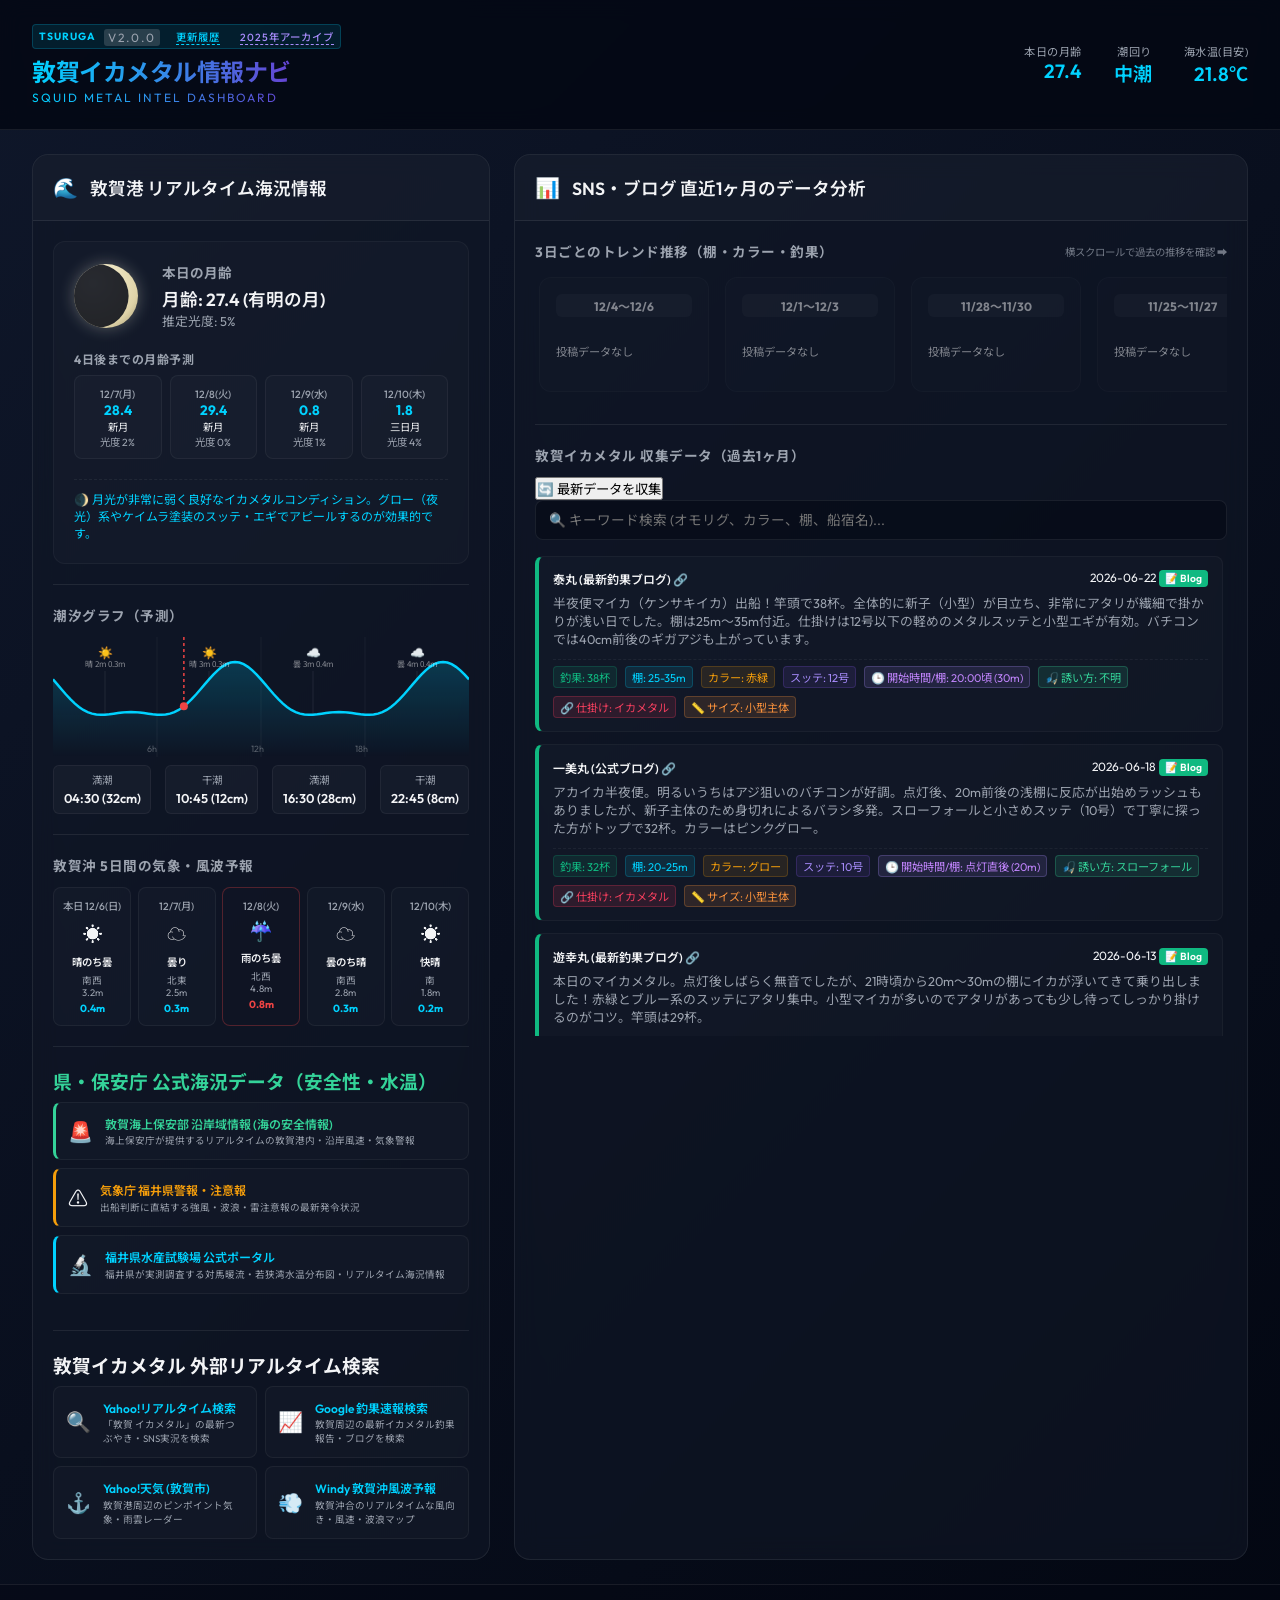
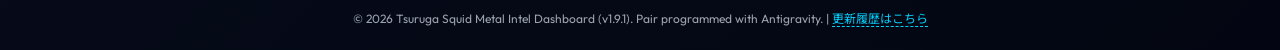
==== commit 0373e4e6: "Add files via upload" ====
--- a/index.html
+++ b/index.html
@@ -3,7 +3,7 @@
 <head>
   <meta charset="UTF-8">
   <meta name="viewport" content="width=device-width, initial-scale=1.0">
-  <title>敦賀イカメタル情報ナビ v1.9.8 | Tsuruga Squid Metal Intel Dashboard</title>
+  <title>敦賀イカメタル情報ナビ v2.0.0 | Tsuruga Squid Metal Intel Dashboard</title>
   <link rel="preconnect" href="https://fonts.googleapis.com">
   <link rel="preconnect" href="https://fonts.gstatic.com" crossorigin>
   <link href="https://fonts.googleapis.com/css2?family=Outfit:wght@300;400;600;700&family=Noto+Sans+JP:wght@300;400;500;700&display=swap" rel="stylesheet">
@@ -13,8 +13,9 @@
   <header class="app-header">
     <div class="header-logo-section">
       <div class="header-badge">
-        TSURUGA <span class="version-badge">v1.9.8</span>
+        TSURUGA <span class="version-badge">v2.0.0</span>
         <a href="changelog.html" style="color: var(--primary); text-decoration: none; margin-left: 8px; font-weight: 500; border-bottom: 1px dashed var(--primary);">更新履歴</a>
+        <a href="archive-2025.html" style="color: #a78bfa; text-decoration: none; margin-left: 12px; font-weight: 500; border-bottom: 1px dashed #a78bfa;">2025年アーカイブ</a>
       </div>
       <h1>敦賀イカメタル情報ナビ <span>Squid Metal Intel Dashboard</span></h1>
     </div>
